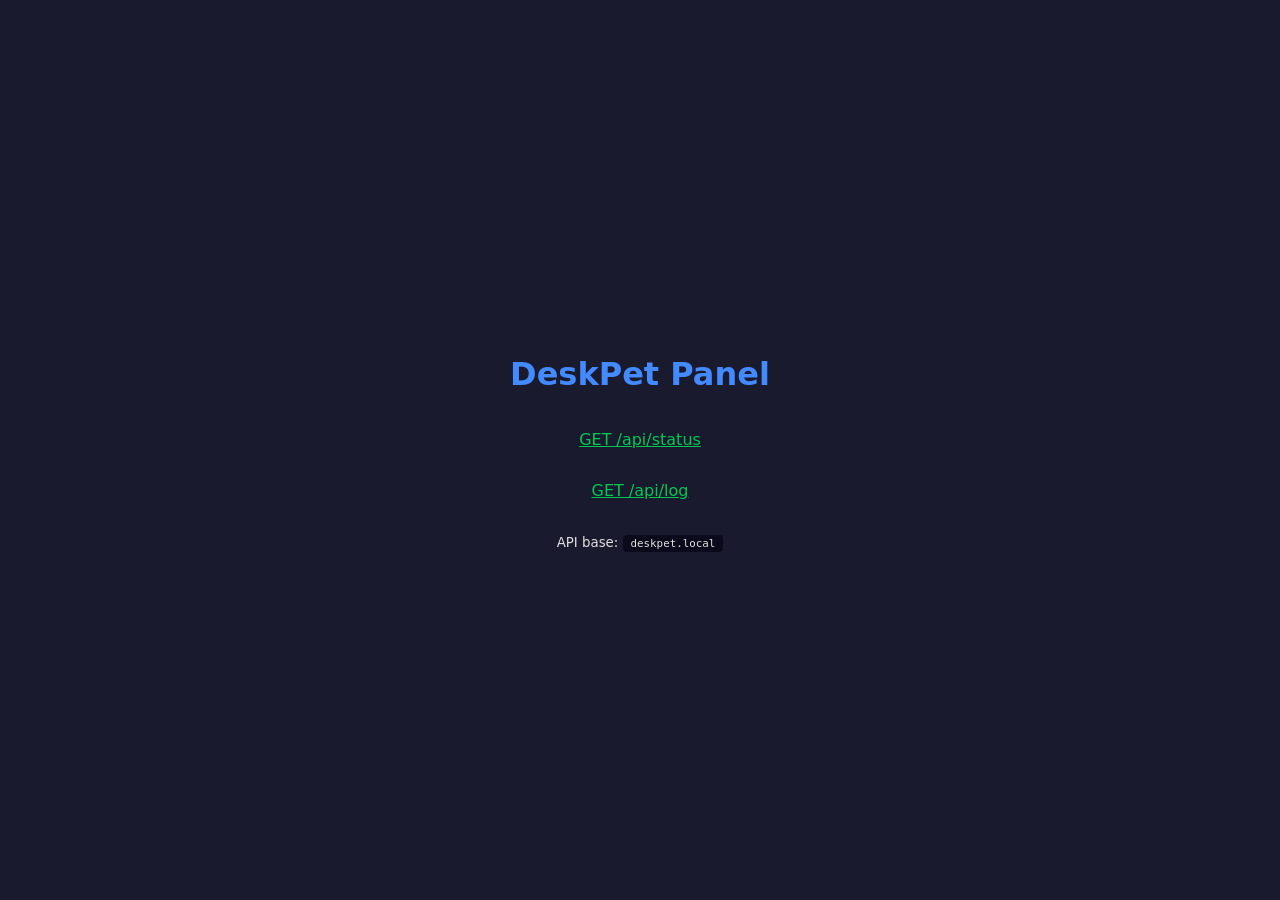
==== firmware/data/web/index.html @ 4c89e01a "feat(firmware): web control panel minimal test - WiFi/BLE/LED/Web - WiFi manager with NVS persistenc" ====
<!DOCTYPE html><html><head><meta charset="UTF-8"><meta name="viewport" content="width=device-width,initial-scale=1.0"><title>DeskPet</title><style>body{background:#1a1a2e;color:#e0e0e0;font-family:system-ui;display:flex;justify-content:center;align-items:center;min-height:100vh;margin:0;flex-direction:column}h1{color:#448aff}a{color:#00c853;margin:8px}code{background:#0a0a1a;padding:2px 8px;border-radius:4px}</style></head><body><h1>DeskPet Panel</h1><p><a href="/api/status">GET /api/status</a></p><p><a href="/api/log">GET /api/log</a></p><p><small>API base: <code>deskpet.local</code></small></p></body></html>
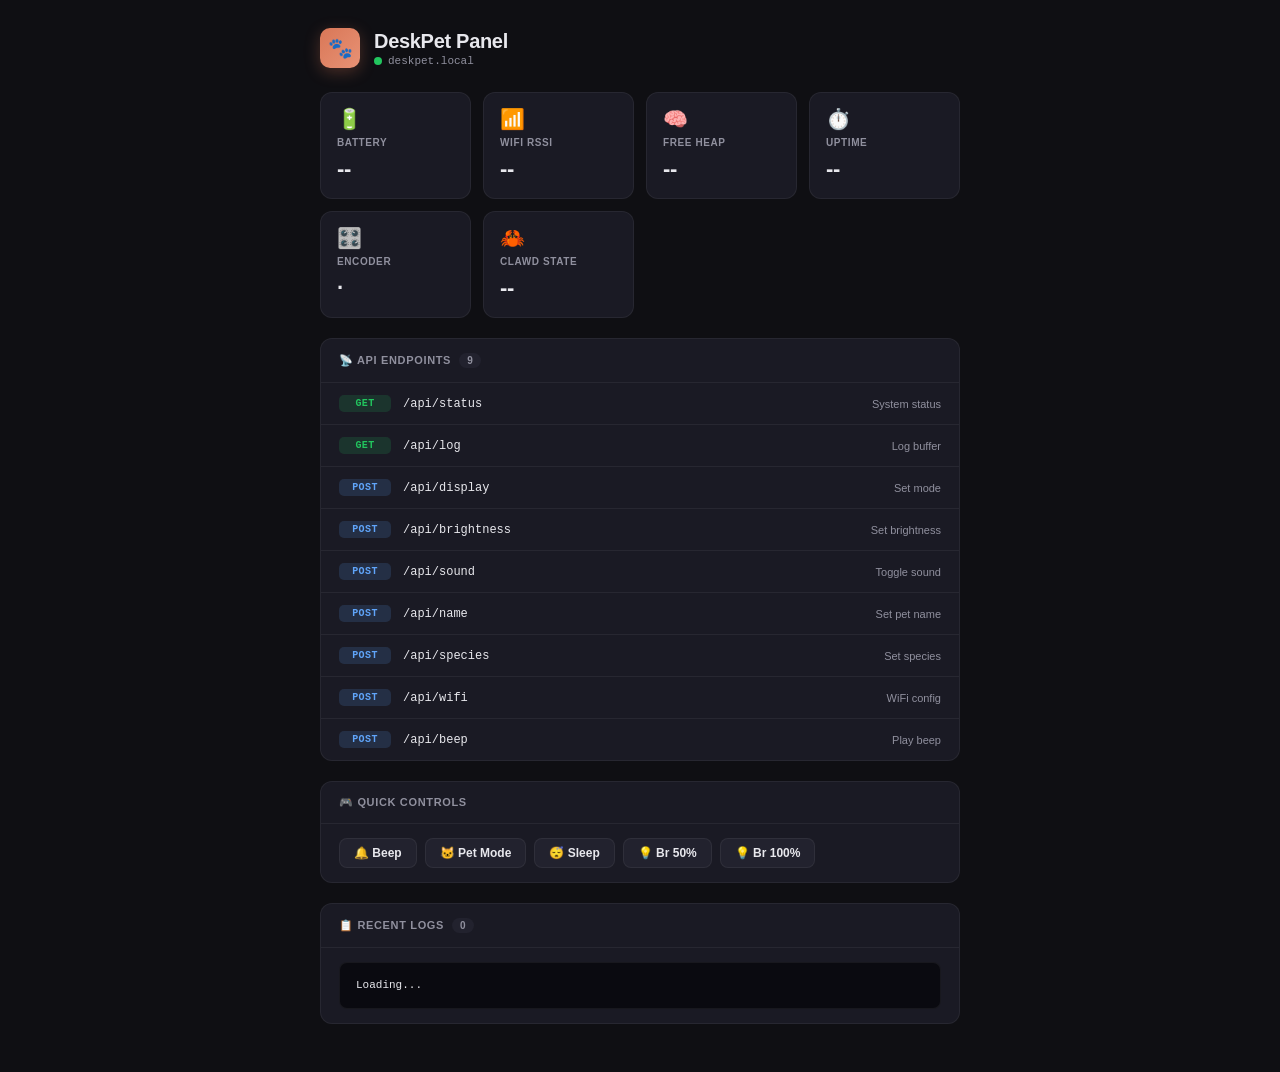
==== commit 889157ed: "2026-06-05: EC11 encoder, ESP32 adapter, glass UI, web panel firmware: - EC11 encoder with VCC-multi" ====
--- a/firmware/data/web/index.html
+++ b/firmware/data/web/index.html
@@ -1 +1,449 @@
-<!DOCTYPE html><html><head><meta charset="UTF-8"><meta name="viewport" content="width=device-width,initial-scale=1.0"><title>DeskPet</title><style>body{background:#1a1a2e;color:#e0e0e0;font-family:system-ui;display:flex;justify-content:center;align-items:center;min-height:100vh;margin:0;flex-direction:column}h1{color:#448aff}a{color:#00c853;margin:8px}code{background:#0a0a1a;padding:2px 8px;border-radius:4px}</style></head><body><h1>DeskPet Panel</h1><p><a href="/api/status">GET /api/status</a></p><p><a href="/api/log">GET /api/log</a></p><p><small>API base: <code>deskpet.local</code></small></p></body></html>
+<!DOCTYPE html>
+<html lang="en">
+<head>
+<meta charset="UTF-8">
+<meta name="viewport" content="width=device-width,initial-scale=1.0">
+<title>DeskPet Panel</title>
+<style>
+  /* ═══════════════════════════════════════════════════
+     DeskPet Firmware Web Panel
+     Material-aligned IoT dashboard served by ESP32-S3
+     ═══════════════════════════════════════════════════ */
+
+  * { box-sizing: border-box; margin: 0; padding: 0; }
+
+  :root {
+    --accent:        #d97757;
+    --accent-glow:   rgba(217, 119, 87, 0.30);
+    --bg:            #0f0f13;
+    --surface:       #1a1a24;
+    --surface-raised:#22222e;
+    --text:          #e8e8ed;
+    --text-muted:    #90909e;
+    --text-subtle:   #606070;
+    --border:        rgba(255,255,255,0.06);
+    --border-active: rgba(217, 119, 87, 0.35);
+    --success:       #22c55e;
+    --warning:       #f59e0b;
+    --danger:        #ef4444;
+    --info:          #60a5fa;
+    --radius:        12px;
+    --radius-sm:     8px;
+    --ease:          cubic-bezier(0.22, 1, 0.36, 1);
+  }
+
+  body {
+    background: var(--bg);
+    color: var(--text);
+    font-family: -apple-system, BlinkMacSystemFont, "Segoe UI", "PingFang SC", "Microsoft YaHei", Roboto, sans-serif;
+    font-size: 13px;
+    -webkit-font-smoothing: antialiased;
+    min-height: 100vh;
+    display: flex;
+    justify-content: center;
+    padding: 24px 16px 48px;
+  }
+
+  .dashboard {
+    width: 100%;
+    max-width: 640px;
+    display: flex;
+    flex-direction: column;
+    gap: 20px;
+  }
+
+  /* ── Header ── */
+  .header {
+    display: flex;
+    align-items: center;
+    gap: 14px;
+    padding: 4px 0;
+  }
+  .logo {
+    width: 40px; height: 40px;
+    border-radius: 10px;
+    background: linear-gradient(135deg, var(--accent), #e89275);
+    display: flex; align-items: center; justify-content: center;
+    font-size: 20px;
+    box-shadow: 0 4px 16px var(--accent-glow);
+    flex-shrink: 0;
+  }
+  .header-text h1 {
+    font-size: 20px; font-weight: 700; letter-spacing: -0.3px; line-height: 1.2;
+  }
+  .header-text .subtitle {
+    font-size: 11px; color: var(--text-muted); margin-top: 2px;
+    font-family: "SF Mono", ui-monospace, Consolas, monospace;
+  }
+
+  /* ── Status Grid ── */
+  .status-grid {
+    display: grid;
+    grid-template-columns: repeat(auto-fit, minmax(140px, 1fr));
+    gap: 12px;
+  }
+
+  .stat-card {
+    background: var(--surface);
+    border: 1px solid var(--border);
+    border-radius: var(--radius);
+    padding: 16px;
+    display: flex;
+    flex-direction: column;
+    gap: 8px;
+    transition: border-color 0.3s var(--ease), transform 0.2s var(--ease), box-shadow 0.3s var(--ease);
+    position: relative;
+    overflow: hidden;
+  }
+  .stat-card:hover {
+    border-color: var(--border-active);
+    transform: translateY(-2px);
+    box-shadow: 0 8px 24px rgba(0,0,0,0.3);
+  }
+  .stat-card::before {
+    content: '';
+    position: absolute; inset: 0;
+    background: radial-gradient(ellipse at top left, var(--accent-glow), transparent 70%);
+    opacity: 0;
+    transition: opacity 0.4s var(--ease);
+  }
+  .stat-card:hover::before { opacity: 0.4; }
+
+  .stat-icon { font-size: 20px; line-height: 1; }
+  .stat-label {
+    font-size: 10px; font-weight: 700; text-transform: uppercase;
+    letter-spacing: 0.06em; color: var(--text-muted);
+  }
+  .stat-value {
+    font-size: 22px; font-weight: 700; letter-spacing: -0.3px;
+    font-variant-numeric: tabular-nums;
+  }
+  .stat-value.success { color: var(--success); }
+  .stat-value.warning { color: var(--warning); }
+  .stat-value.danger  { color: var(--danger); }
+  .stat-value.info    { color: var(--info); }
+
+  /* ── Live indicator ── */
+  .live-dot {
+    display: inline-block; width: 8px; height: 8px; border-radius: 50%;
+    background: var(--text-subtle); margin-right: 6px; vertical-align: middle;
+    transition: background 0.3s;
+  }
+  .live-dot.online { background: var(--success); animation: pulse 2s ease-in-out infinite; }
+  .live-dot.offline { background: var(--danger); }
+
+  @keyframes pulse {
+    0%,100% { opacity: 1; box-shadow: 0 0 0 0 var(--success); }
+    50%     { opacity: 0.7; box-shadow: 0 0 0 6px transparent; }
+  }
+
+  /* ── Section ── */
+  .section {
+    background: var(--surface);
+    border: 1px solid var(--border);
+    border-radius: var(--radius);
+    overflow: hidden;
+  }
+  .section-header {
+    padding: 14px 18px;
+    border-bottom: 1px solid var(--border);
+    font-size: 11px; font-weight: 700; text-transform: uppercase;
+    letter-spacing: 0.06em; color: var(--text-muted);
+    display: flex; align-items: center; gap: 8px;
+  }
+  .badge {
+    font-size: 10px; padding: 2px 8px; border-radius: 999px;
+    background: var(--surface-raised); color: var(--text-muted);
+  }
+
+  /* ── API list ── */
+  .api-list { display: flex; flex-direction: column; }
+  .api-row {
+    display: grid;
+    grid-template-columns: 52px 1fr auto;
+    align-items: center; gap: 12px;
+    padding: 12px 18px;
+    border-bottom: 1px solid var(--border);
+    transition: background 0.15s;
+    cursor: pointer;
+  }
+  .api-row:last-child { border-bottom: none; }
+  .api-row:hover { background: var(--surface-raised); }
+  .api-row:active { background: rgba(217,119,87,0.08); }
+
+  .api-method {
+    font-size: 10px; font-weight: 700; padding: 3px 8px; border-radius: 5px;
+    text-align: center; letter-spacing: 0.04em;
+    font-family: "SF Mono", ui-monospace, Consolas, monospace;
+    flex-shrink: 0;
+  }
+  .api-method.get    { background: rgba(34,197,94,0.15);  color: var(--success); }
+  .api-method.post   { background: rgba(96,165,250,0.15);  color: var(--info); }
+
+  .api-path {
+    font-family: "SF Mono", ui-monospace, Consolas, monospace;
+    font-size: 12px; color: var(--text); min-width: 0; overflow: hidden;
+    text-overflow: ellipsis; white-space: nowrap;
+  }
+  .api-desc {
+    font-size: 11px; color: var(--text-muted); text-align: right;
+    white-space: nowrap;
+  }
+
+  /* ── Response area ── */
+  .response-area {
+    display: none;
+    margin: 0 18px 18px;
+    background: #0a0a10;
+    border: 1px solid var(--border);
+    border-radius: var(--radius-sm);
+    padding: 14px 16px;
+    font-family: "SF Mono", ui-monospace, Consolas, monospace;
+    font-size: 11px; line-height: 1.55;
+    color: var(--text);
+    max-height: 260px;
+    overflow-y: auto;
+    white-space: pre-wrap;
+    word-break: break-all;
+  }
+  .response-area.visible { display: block; animation: slideDown 0.25s var(--ease); }
+
+  @keyframes slideDown {
+    from { opacity: 0; transform: translateY(-8px); }
+    to   { opacity: 1; transform: translateY(0); }
+  }
+
+  /* ── Controls ── */
+  .control-row {
+    display: flex; gap: 8px; padding: 14px 18px; flex-wrap: wrap;
+  }
+  .btn {
+    padding: 7px 14px; border-radius: var(--radius-sm);
+    font-family: inherit; font-size: 12px; font-weight: 600;
+    cursor: pointer; border: 1px solid var(--border);
+    background: var(--surface-raised); color: var(--text);
+    transition: all 0.15s var(--ease);
+  }
+  .btn:hover { background: var(--accent); border-color: var(--accent); color: #fff; }
+  .btn:active { transform: scale(0.96); }
+
+  /* ── Toast ── */
+  .toast {
+    position: fixed; bottom: 24px; left: 50%; transform: translateX(-50%);
+    padding: 10px 20px; border-radius: var(--radius-sm);
+    background: var(--surface-raised); color: var(--text);
+    border: 1px solid var(--border);
+    font-size: 12px; font-weight: 600;
+    box-shadow: 0 8px 24px rgba(0,0,0,0.4);
+    opacity: 0; pointer-events: none;
+    transition: opacity 0.3s var(--ease);
+    z-index: 100;
+  }
+  .toast.show { opacity: 1; }
+  .toast.error { border-color: var(--danger); color: var(--danger); }
+
+  /* ── Responsive ── */
+  @media (max-width: 480px) {
+    .status-grid { grid-template-columns: 1fr 1fr; }
+    .api-desc { display: none; }
+    .api-row { grid-template-columns: 46px 1fr; }
+  }
+</style>
+</head>
+<body>
+<div class="dashboard">
+  <!-- Header -->
+  <div class="header">
+    <div class="logo">🐾</div>
+    <div class="header-text">
+      <h1>DeskPet Panel</h1>
+      <div class="subtitle"><span class="live-dot" id="statusDot"></span><span id="deviceInfo">deskpet.local</span></div>
+    </div>
+  </div>
+
+  <!-- Status Grid -->
+  <div class="status-grid">
+    <div class="stat-card">
+      <div class="stat-icon">🔋</div>
+      <div class="stat-label">Battery</div>
+      <div class="stat-value" id="battery">--</div>
+    </div>
+    <div class="stat-card">
+      <div class="stat-icon">📶</div>
+      <div class="stat-label">WiFi RSSI</div>
+      <div class="stat-value" id="wifiRssi">--</div>
+    </div>
+    <div class="stat-card">
+      <div class="stat-icon">🧠</div>
+      <div class="stat-label">Free Heap</div>
+      <div class="stat-value" id="freeHeap">--</div>
+    </div>
+    <div class="stat-card">
+      <div class="stat-icon">⏱️</div>
+      <div class="stat-label">Uptime</div>
+      <div class="stat-value" id="uptime">--</div>
+    </div>
+    <div class="stat-card" id="encCard">
+      <div class="stat-icon">🎛️</div>
+      <div class="stat-label">Encoder</div>
+      <div class="stat-value" id="encoder">·</div>
+    </div>
+    <div class="stat-card" id="clawdCard">
+      <div class="stat-icon">🦀</div>
+      <div class="stat-label">Clawd State</div>
+      <div class="stat-value" id="clawdState">--</div>
+    </div>
+  </div>
+
+  <!-- API Endpoints -->
+  <div class="section">
+    <div class="section-header">📡 API Endpoints <span class="badge" id="apiCount">9</span></div>
+    <div class="api-list" id="apiList"></div>
+    <div class="response-area" id="responseArea"></div>
+  </div>
+
+  <!-- Quick Controls -->
+  <div class="section">
+    <div class="section-header">🎮 Quick Controls</div>
+    <div class="control-row">
+      <button class="btn" onclick="callApi('/api/beep','POST')">🔔 Beep</button>
+      <button class="btn" onclick="callApi('/api/display','POST','{\"mode\":\"pet\"}')">🐱 Pet Mode</button>
+      <button class="btn" onclick="callApi('/api/display','POST','{\"mode\":\"sleep\"}')">😴 Sleep</button>
+      <button class="btn" onclick="callApi('/api/brightness','POST','{\"level\":2}')">💡 Br 50%</button>
+      <button class="btn" onclick="callApi('/api/brightness','POST','{\"level\":4}')">💡 Br 100%</button>
+    </div>
+  </div>
+
+  <!-- Log -->
+  <div class="section">
+    <div class="section-header">📋 Recent Logs <span class="badge" id="logCount">0</span></div>
+    <div class="response-area visible" id="logArea" style="margin:14px 18px; max-height:200px;">Loading...</div>
+  </div>
+</div>
+
+<div class="toast" id="toast"></div>
+
+<script>
+  const API_BASE = '';
+  const endpoints = [
+    { method:'GET',  path:'/api/status',     desc:'System status' },
+    { method:'GET',  path:'/api/log',        desc:'Log buffer' },
+    { method:'POST', path:'/api/display',    desc:'Set mode' },
+    { method:'POST', path:'/api/brightness', desc:'Set brightness' },
+    { method:'POST', path:'/api/sound',      desc:'Toggle sound' },
+    { method:'POST', path:'/api/name',       desc:'Set pet name' },
+    { method:'POST', path:'/api/species',    desc:'Set species' },
+    { method:'POST', path:'/api/wifi',       desc:'WiFi config' },
+    { method:'POST', path:'/api/beep',       desc:'Play beep' },
+  ];
+
+  const apiList = document.getElementById('apiList');
+  endpoints.forEach(ep => {
+    const row = document.createElement('div');
+    row.className = 'api-row';
+    row.innerHTML = `<span class="api-method ${ep.method.toLowerCase()}">${ep.method}</span><span class="api-path">${ep.path}</span><span class="api-desc">${ep.desc}</span>`;
+    row.addEventListener('click', () => { if (ep.method === 'GET') callApi(ep.path, ep.method); });
+    apiList.appendChild(row);
+  });
+
+  function showToast(msg, isError) {
+    const t = document.getElementById('toast');
+    t.textContent = msg; t.className = 'toast show' + (isError?' error':'');
+    clearTimeout(t._tid);
+    t._tid = setTimeout(() => t.classList.remove('show'), 2500);
+  }
+
+  async function callApi(path, method, body) {
+    const respArea = document.getElementById('responseArea');
+    respArea.classList.add('visible');
+    respArea.textContent = `⏳ ${method} ${path} ...`;
+    try {
+      const opts = { method };
+      if (body) { opts.headers = {'Content-Type':'application/json'}; opts.body = body; }
+      const res = await fetch(API_BASE + path, opts);
+      const text = await res.text();
+      let formatted = text;
+      try { formatted = JSON.stringify(JSON.parse(text), null, 2); } catch(e){}
+      respArea.textContent = `✅ ${res.status} ${method} ${path}\n\n${formatted}`;
+      showToast(`${method} ${path} → ${res.status}`);
+      if (path === '/api/status') updateStatusCards(text);
+      if (path === '/api/log') updateLogArea(text);
+    } catch(e) {
+      respArea.textContent = `❌ ${method} ${path}\n\n${e.message}`;
+      showToast(`Failed: ${e.message}`, true);
+    }
+  }
+
+  function updateStatusCards(raw) {
+    try {
+      const s = JSON.parse(raw);
+      const bat = s.battery, wifi = s.wifi, sys = s.sys, pet = s.pet, enc = s.enc1;
+      if (bat != null) {
+        const el = document.getElementById('battery');
+        if (bat.pct === -1) {
+          el.textContent = '⚡ USB';
+          el.className = 'stat-value info';
+        } else {
+          const v = bat.mV ? (bat.mV/1000).toFixed(2)+'V' : (bat.pct != null ? bat.pct+'%' : 'OK');
+          el.textContent = v;
+          el.className = 'stat-value ' + (bat.pct != null && bat.pct < 20 ? 'danger' : 'success');
+        }
+      }
+      if (wifi) {
+        const el = document.getElementById('wifiRssi');
+        el.textContent = wifi.rssi != null ? wifi.rssi+' dBm' : wifi.ssid || '--';
+        el.className = 'stat-value ' + (wifi.rssi != null && wifi.rssi < -70 ? 'warning' : 'info');
+        document.getElementById('deviceInfo').textContent = wifi.ip || wifi.ssid || 'deskpet.local';
+      }
+      if (sys) {
+        document.getElementById('freeHeap').textContent = sys.free_heap ? (sys.free_heap/1024).toFixed(0)+' KB' : '--';
+        document.getElementById('uptime').textContent = sys.uptime_sec ? formatUptime(sys.uptime_sec*1000) : '--';
+      }
+      if (enc) {
+        const el = document.getElementById('encoder');
+        const dir = enc.delta > 0 ? '↻' : enc.delta < 0 ? '↺' : '·';
+        el.textContent = enc.delta !== 0 ? `${dir}${Math.abs(enc.delta)}` : (enc.pressed ? '▼' : '·');
+        el.className = 'stat-value ' + (enc.delta !== 0 ? 'info' : '');
+      }
+      if (s.clawd_state) {
+        const el = document.getElementById('clawdState');
+        const icons = { thinking: '💭', working: '⚡', juggling: '🤹', idle: '💤', sleeping: '😴', sweeping: '🧹' };
+        el.textContent = (icons[s.clawd_state] || '') + ' ' + s.clawd_state;
+      }
+      document.getElementById('statusDot').className = 'live-dot online';
+    } catch(e) {}
+  }
+
+  function updateLogArea(raw) {
+    try {
+      const logs = JSON.parse(raw);
+      const area = document.getElementById('logArea');
+      if (Array.isArray(logs)) {
+        area.textContent = logs.slice(-20).join('\n') || '(empty)';
+        document.getElementById('logCount').textContent = logs.length;
+      }
+    } catch(e) {}
+  }
+
+  function formatUptime(ms) {
+    const s = Math.floor(ms/1000);
+    if (s < 60) return s+'s';
+    if (s < 3600) return Math.floor(s/60)+'m '+(s%60)+'s';
+    return Math.floor(s/3600)+'h '+Math.floor((s%3600)/60)+'m';
+  }
+
+  async function refreshStatus() {
+    try {
+      const res = await fetch(API_BASE + '/api/status?_=' + Date.now());
+      updateStatusCards(await res.text());
+      document.getElementById('statusDot').className = 'live-dot online';
+    } catch(e) {
+      document.getElementById('statusDot').className = 'live-dot offline';
+    }
+  }
+  setInterval(refreshStatus, 500);
+  refreshStatus();
+  fetch(API_BASE + '/api/log').then(r => r.text()).then(updateLogArea).catch(()=>{});
+</script>
+</body>
+</html>
